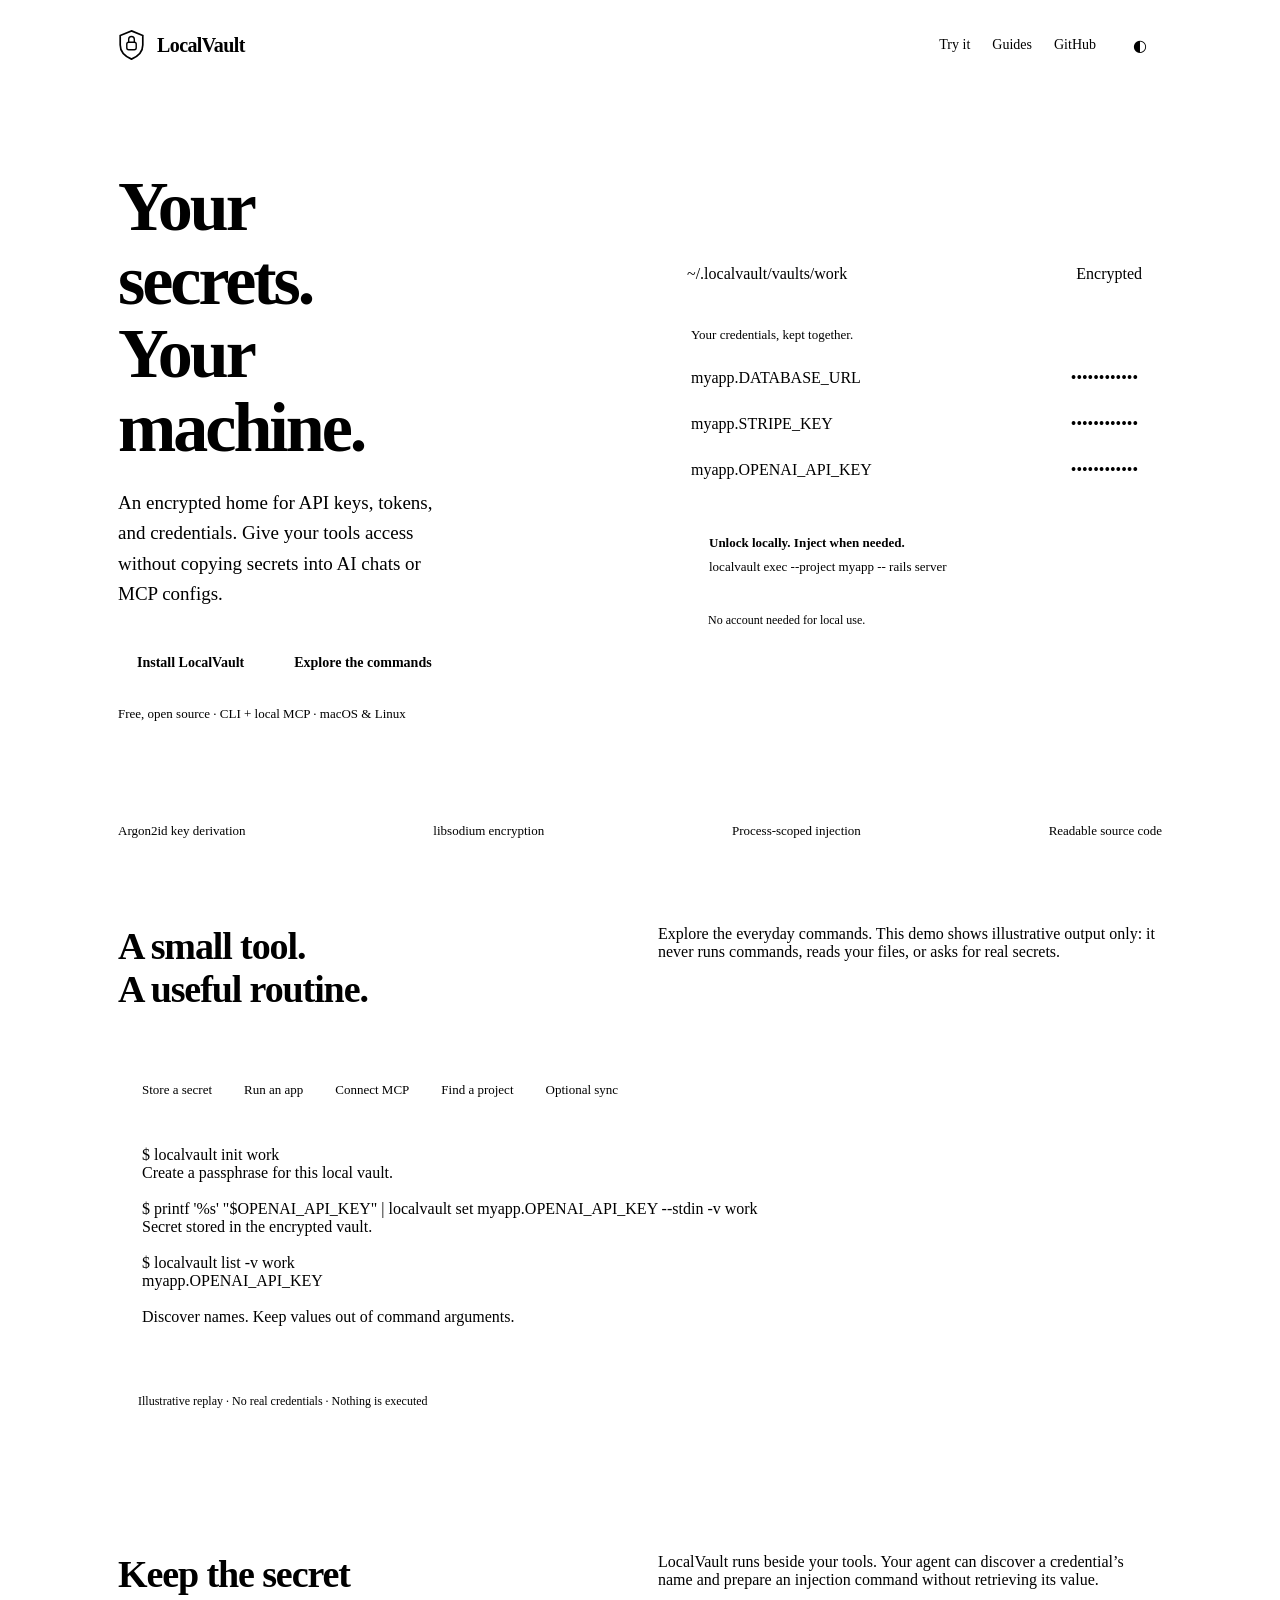
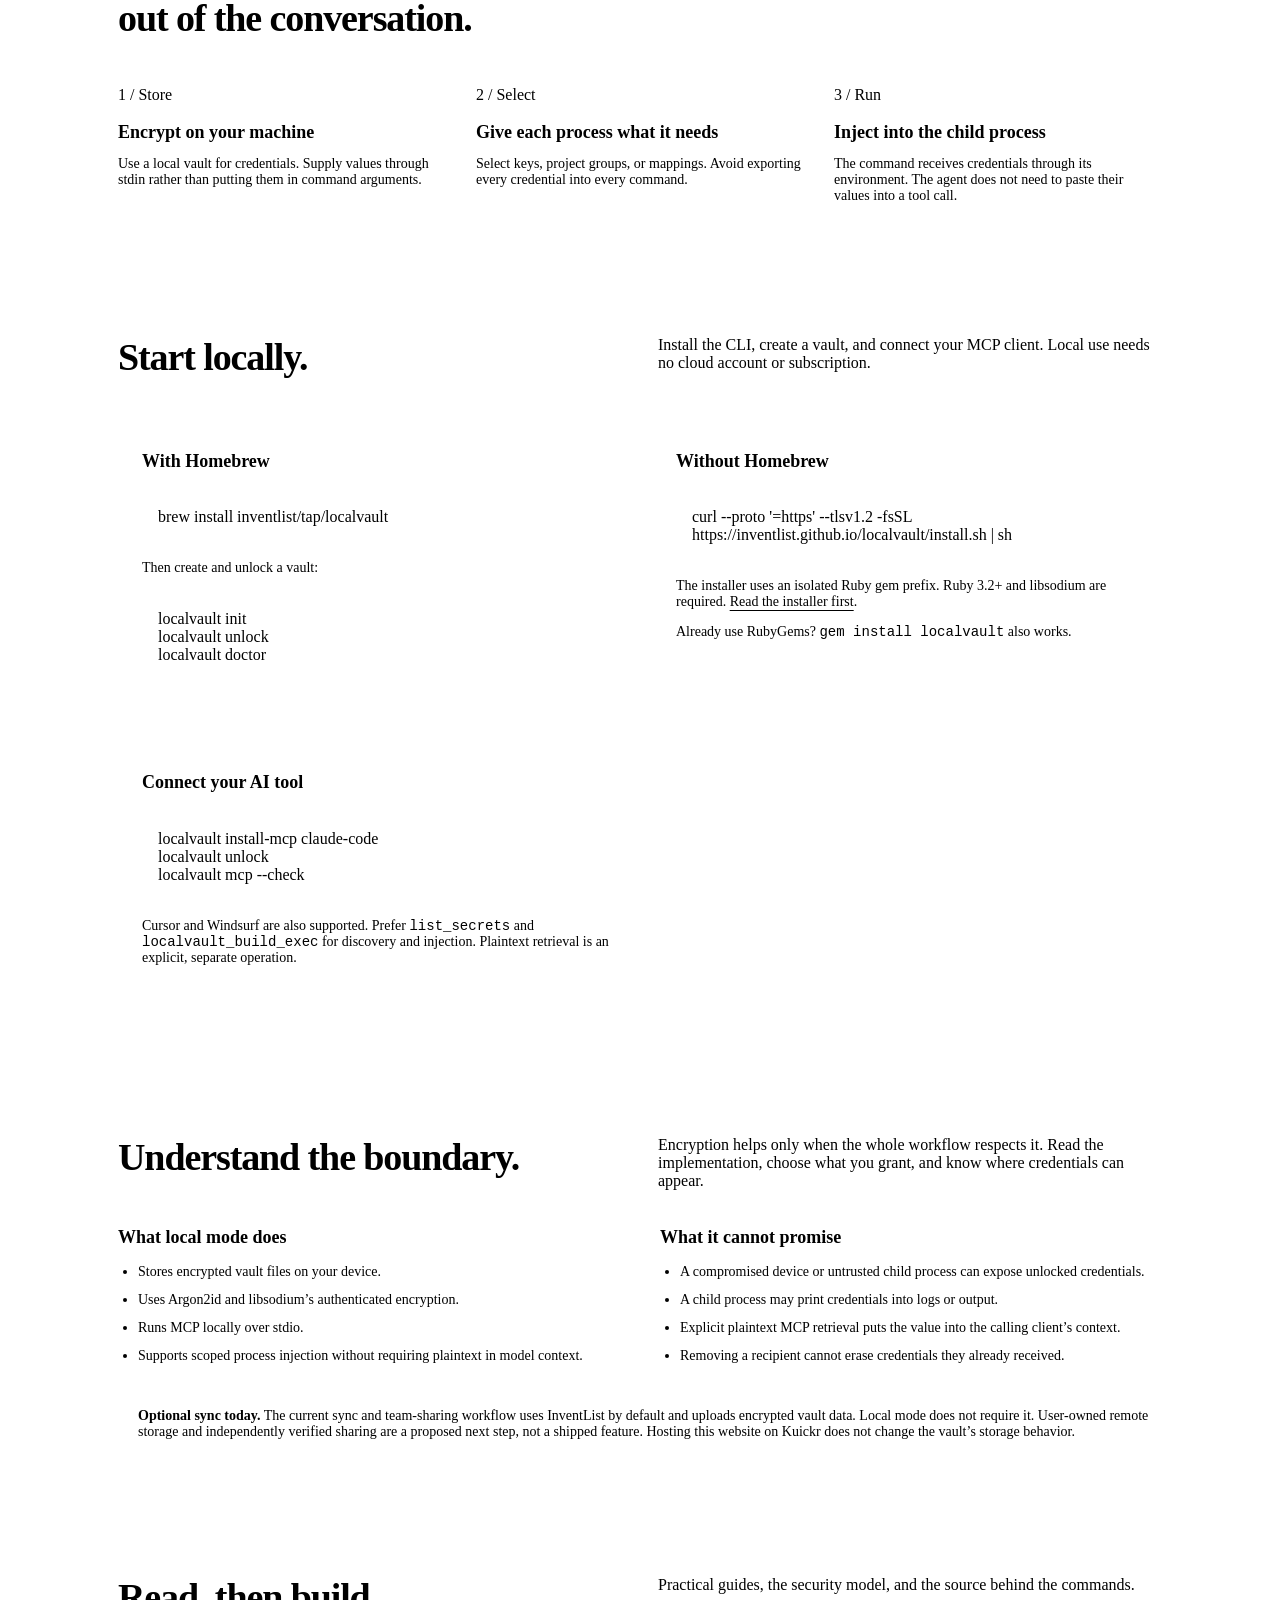
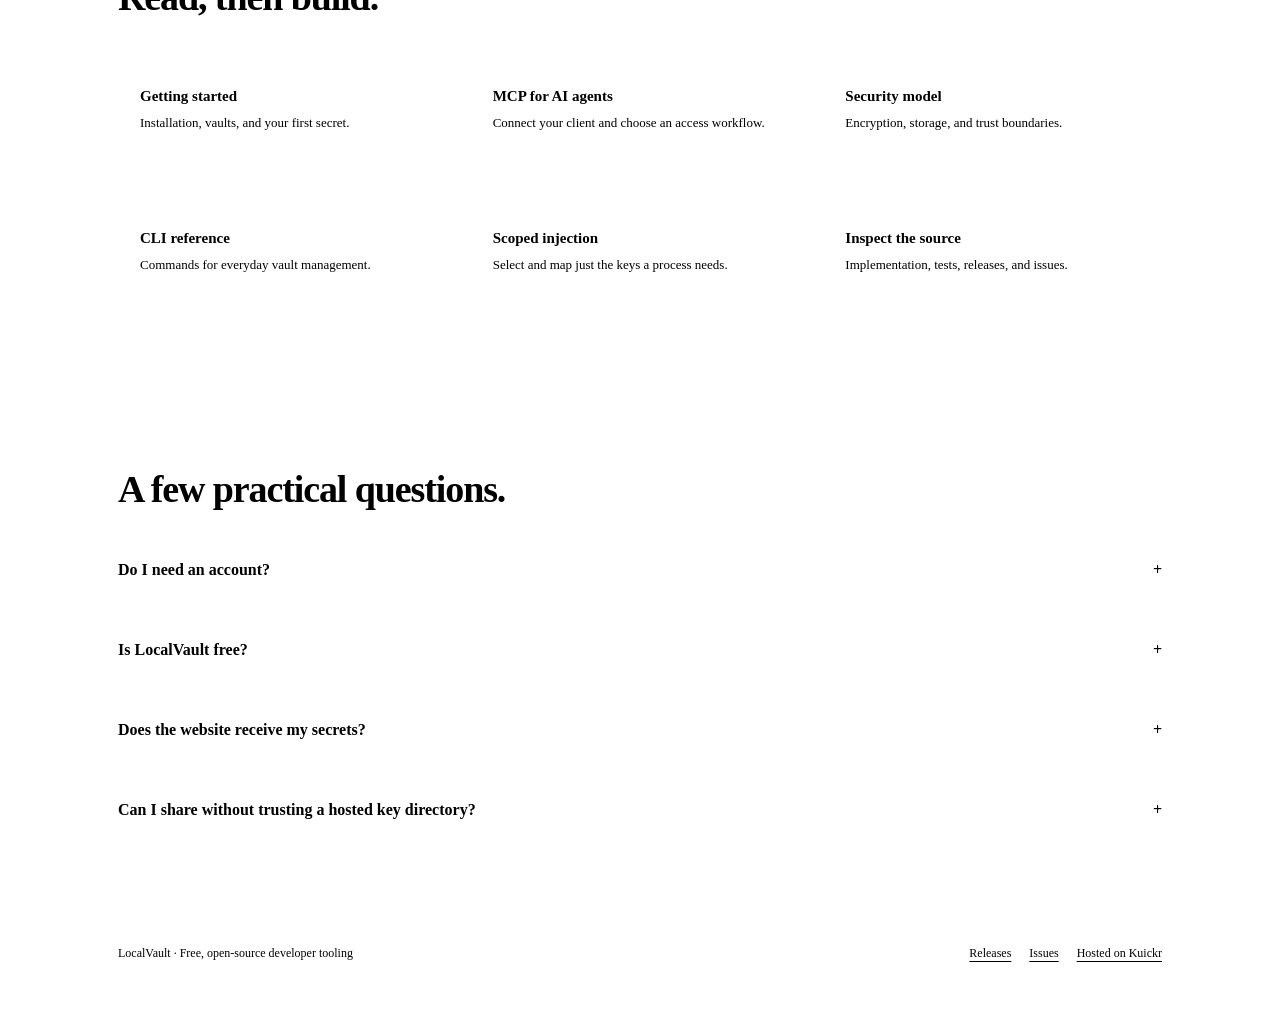
==== site/landing.html @ 9a9750bc "docs: move LocalVault website to Kuickr" ====
<!doctype html>
<html lang="en" class="np-tokens np-wash" data-theme="light" data-kuickr-bar="peek">
<head>
<meta charset="utf-8">
<meta name="viewport" content="width=device-width,initial-scale=1">
<title>LocalVault — your secrets stay local</title>
<meta name="description" content="A free, open-source local secrets vault with CLI and MCP. Encrypt API keys on your machine and inject credentials into the processes that need them.">
<link rel="canonical" href="https://localvault.kuickr.co/">
<meta property="og:title" content="LocalVault — your secrets stay local">
<meta property="og:description" content="Encrypted on your machine. Available to your tools. Free, open-source CLI and local MCP.">
<meta property="og:url" content="https://localvault.kuickr.co/">
<meta property="og:type" content="website">
<style>/* NODEPAD_TOKENS */</style>
<style>
*{box-sizing:border-box}html{scroll-behavior:smooth;scroll-padding-top:24px}body{margin:0;background:var(--np-wash);color:var(--np-ink-runtime);font:16px/1.65 var(--np-sans)}a{color:inherit;text-underline-offset:4px}button,input{font:inherit}button,a{-webkit-tap-highlight-color:transparent}button{cursor:pointer}a:focus-visible,button:focus-visible,input:focus-visible,summary:focus-visible{outline:3px solid var(--np-accent-text);outline-offset:4px}button:disabled{cursor:default}.wrap{width:min(1100px,100%);margin:auto;padding:0 28px}header{display:flex;align-items:center;justify-content:space-between;gap:20px;min-height:90px;border-bottom:1px solid var(--np-line)}.brand{display:flex;align-items:center;gap:12px;text-decoration:none;font-size:20px;font-weight:650;letter-spacing:-.6px}.brand svg{width:27px;height:32px}.nav{display:flex;align-items:center;gap:22px}.nav a{font-size:14px;text-decoration:none;min-height:44px;display:inline-flex;align-items:center}.theme{background:none;border:1px solid var(--np-line);border-radius:50%;width:44px;height:44px;color:inherit}.hero{padding:80px 0 68px;display:grid;grid-template-columns:1fr 1fr;gap:54px;align-items:center}.hero h1{font-size:clamp(42px,6vw,70px);line-height:1.05;letter-spacing:-3px;margin:0 0 24px;font-weight:580;max-width:9ch}.lede{font-size:19px;line-height:1.6;color:var(--np-text);max-width:36ch;margin:0}.actions{display:flex;flex-wrap:wrap;gap:12px;margin:30px 0 20px}.button{display:inline-flex;align-items:center;justify-content:center;min-height:46px;padding:10px 19px;border:1px solid var(--np-ink-runtime);border-radius:var(--rad-2);text-decoration:none;font-size:14px;font-weight:600;background:var(--np-ink-runtime);color:var(--np-bg)}.button.secondary{background:transparent;color:var(--np-ink-runtime);border-color:var(--np-line)}.quiet{font-size:13px;color:var(--np-text)}.vault{border:1px solid var(--np-rule-runtime);border-radius:var(--rad-4);background:var(--np-bg);overflow:hidden}.vault-head{display:flex;align-items:center;justify-content:space-between;border-bottom:1px solid var(--np-line);padding:16px 20px;font:12px var(--np-mono);color:var(--np-text)}.vault-body{padding:28px 24px}.vault-label{font-size:13px;color:var(--np-text);margin:0 0 12px}.secret-row{font:13px var(--np-mono);padding:14px 0;display:flex;justify-content:space-between;gap:12px;border-bottom:1px solid var(--np-line-soft)}.secret-row span:last-child{color:var(--np-text)}.pipeline{margin-top:24px;padding:18px;background:var(--np-paper-deep);border-radius:var(--rad-2);font-size:13px}.pipeline strong{display:block;font-weight:550}.pipeline code{display:block;font:12px/1.7 var(--np-mono);margin-top:8px;overflow-wrap:anywhere}.boundary{display:flex;align-items:center;gap:10px;margin-top:20px;font-size:12px;color:var(--np-text)}.dot{width:7px;height:7px;border-radius:50%;background:var(--np-amber);flex:none}.strip{display:flex;justify-content:space-between;flex-wrap:wrap;gap:12px;padding:20px 0;border-block:1px solid var(--np-line);font-size:13px;color:var(--np-text)}section{padding:66px 0;border-bottom:1px solid var(--np-line)}h2{font-size:clamp(28px,4vw,38px);line-height:1.15;letter-spacing:-1.1px;font-weight:550;margin:0 0 18px}h3{font-size:18px;line-height:1.4;margin:0 0 10px;font-weight:600}p{max-width:70ch}.section-top{display:grid;grid-template-columns:1fr 1fr;gap:36px;margin-bottom:28px}.section-top p{margin:0;color:var(--np-text)}.terminal{border:1px solid var(--np-rule-runtime);border-radius:var(--rad-3);overflow:hidden;background:var(--np-bg)}.terminal-toolbar{display:flex;gap:4px;flex-wrap:wrap;padding:10px;border-bottom:1px solid var(--np-line);background:var(--np-paper-deep)}.demo-tab{border:0;background:none;color:var(--np-text);border-radius:var(--rad-2);padding:10px 14px;min-height:44px;font-size:13px}.demo-tab[aria-pressed="true"]{background:var(--np-bg);color:var(--np-ink-runtime);box-shadow:0 1px 2px var(--np-line)}.terminal pre{padding:24px;margin:0;min-height:260px;font:13px/1.9 var(--np-mono);white-space:pre-wrap;overflow-wrap:anywhere}.terminal-foot{padding:12px 20px;border-top:1px solid var(--np-line);font-size:12px;color:var(--np-text)}.steps{display:grid;grid-template-columns:repeat(3,1fr);gap:30px}.steps p{color:var(--np-text);font-size:14px;margin:0}.step-number{font:12px var(--np-mono);display:block;color:var(--np-text);margin-bottom:16px}.install-grid{display:grid;grid-template-columns:1fr 1fr;gap:24px}.install-box{padding:24px;background:var(--np-bg);border:1px solid var(--np-line);border-radius:var(--rad-3);min-width:0}.install-box p{color:var(--np-text);font-size:14px}.code{display:block;padding:16px;margin:18px 0;background:var(--np-paper-deep);font:12px/1.9 var(--np-mono);white-space:pre-wrap;overflow-wrap:anywhere;border-radius:var(--rad-2)}.security-grid{display:grid;grid-template-columns:1fr 1fr;gap:40px}.security-grid ul{padding-left:20px;color:var(--np-text);font-size:14px}.security-grid li{margin:12px 0}.notice{border-left:3px solid var(--np-rule-runtime);padding:4px 0 4px 20px;margin-top:26px;color:var(--np-text);font-size:14px}.docs{display:grid;grid-template-columns:repeat(3,1fr);gap:14px}.doc{display:block;min-height:128px;padding:22px;border:1px solid var(--np-line);border-radius:var(--rad-3);text-decoration:none;background:var(--np-bg)}.doc strong{display:block;font-size:15px;margin-bottom:8px}.doc span{font-size:13px;color:var(--np-text)}details{border-top:1px solid var(--np-line);padding:18px 0}summary{cursor:pointer;font-weight:550;min-height:44px;display:flex;align-items:center;justify-content:space-between;gap:20px}summary::after{content:'+';font:20px var(--np-mono)}details[open] summary::after{content:'−'}details p{font-size:14px;color:var(--np-text);margin:10px 0 4px}footer{padding:30px 0 72px;display:flex;justify-content:space-between;flex-wrap:wrap;gap:16px;font-size:12px;color:var(--np-text)}footer a{margin-left:18px}.skip{position:absolute;left:-10000px}.skip:focus{left:20px;top:15px;padding:10px;background:var(--np-bg);z-index:10}
@media(max-width:860px){.hero{gap:28px;padding-top:52px}.hero h1{letter-spacing:-2px}.steps{gap:20px}.docs{grid-template-columns:1fr 1fr}}
@media(max-width:560px){.wrap{padding:0 20px}header{min-height:78px;gap:10px}.nav{gap:14px}.nav .optional{display:none}.hero{grid-template-columns:1fr;padding:44px 0;gap:34px}.hero h1{max-width:11ch}.lede{font-size:17px}.vault-body{padding:20px}.secret-row{font-size:11px}.strip{font-size:12px;justify-content:flex-start;gap:10px 22px}section{padding:44px 0}.section-top,.install-grid,.security-grid,.steps,.docs{grid-template-columns:1fr;gap:22px}.section-top{margin-bottom:24px}.terminal pre{padding:18px;font-size:11px;min-height:290px}.demo-tab{padding:9px 12px}.install-box{padding:20px}.doc{min-height:104px}.step-number{margin-bottom:8px}footer a{margin:0 18px 0 0}footer{padding-bottom:90px}}
@media(prefers-reduced-motion:reduce){html{scroll-behavior:auto}}
</style>
</head>
<body>
<a class="skip" href="#main">Skip to content</a>
<div class="wrap">
<header>
  <a class="brand" href="https://localvault.kuickr.co/" aria-label="LocalVault home"><svg viewBox="0 0 28 34" fill="none" aria-hidden="true"><path d="M14 2 26 7v10c0 7-5 12-12 15C7 29 2 24 2 17V7L14 2Z" stroke="currentColor" stroke-width="1.8"/><rect x="9" y="14" width="10" height="8" rx="2" stroke="currentColor" stroke-width="1.5"/><path d="M11 14v-3a3 3 0 0 1 6 0v3" stroke="currentColor" stroke-width="1.5"/></svg>LocalVault</a>
  <nav class="nav" aria-label="Main navigation"><a href="#demo">Try it</a><a class="optional" href="#guides">Guides</a><a href="https://github.com/inventlist/localvault" target="_blank" rel="noopener">GitHub</a><button class="theme" type="button" aria-label="Switch to dark theme" title="Switch theme">◐</button></nav>
</header>
<main id="main">
<div class="hero">
  <div><h1>Your secrets.<br>Your machine.</h1><p class="lede">An encrypted home for API keys, tokens, and credentials. Give your tools access without copying secrets into AI chats or MCP configs.</p><div class="actions"><a class="button" href="#install">Install LocalVault</a><a class="button secondary" href="#demo">Explore the commands</a></div><p class="quiet">Free, open source · CLI + local MCP · macOS &amp; Linux</p></div>
  <div class="vault" aria-label="Illustration of a local encrypted vault">
    <div class="vault-head"><span>~/.localvault/vaults/work</span><span>Encrypted</span></div>
    <div class="vault-body"><p class="vault-label">Your credentials, kept together.</p><div class="secret-row"><span>myapp.DATABASE_URL</span><span>••••••••••••</span></div><div class="secret-row"><span>myapp.STRIPE_KEY</span><span>••••••••••••</span></div><div class="secret-row"><span>myapp.OPENAI_API_KEY</span><span>••••••••••••</span></div><div class="pipeline"><strong>Unlock locally. Inject when needed.</strong><code>localvault exec --project myapp -- rails server</code></div><div class="boundary"><span class="dot"></span>No account needed for local use.</div></div>
  </div>
</div>
<div class="strip"><span>Argon2id key derivation</span><span>libsodium encryption</span><span>Process-scoped injection</span><span>Readable source code</span></div>
<section id="demo">
  <div class="section-top"><h2>A small tool.<br>A useful routine.</h2><p>Explore the everyday commands. This demo shows illustrative output only: it never runs commands, reads your files, or asks for real secrets.</p></div>
  <div class="terminal"><div class="terminal-toolbar" role="group" aria-label="Command examples"><button class="demo-tab" data-demo="store" aria-pressed="true">Store a secret</button><button class="demo-tab" data-demo="run" aria-pressed="false">Run an app</button><button class="demo-tab" data-demo="mcp" aria-pressed="false">Connect MCP</button><button class="demo-tab" data-demo="groups" aria-pressed="false">Find a project</button><button class="demo-tab" data-demo="sync" aria-pressed="false">Optional sync</button></div><pre id="demo-output" tabindex="0" aria-label="Illustrative terminal output">$ localvault init work
Create a passphrase for this local vault.

$ printf '%s' "$OPENAI_API_KEY" | localvault set myapp.OPENAI_API_KEY --stdin -v work
Secret stored in the encrypted vault.

$ localvault list -v work
myapp.OPENAI_API_KEY

Discover names. Keep values out of command arguments.</pre><div class="terminal-foot">Illustrative replay · No real credentials · Nothing is executed</div></div>
</section>
<section>
  <div class="section-top"><h2>Keep the secret<br>out of the conversation.</h2><p>LocalVault runs beside your tools. Your agent can discover a credential’s name and prepare an injection command without retrieving its value.</p></div>
  <div class="steps"><div><span class="step-number">1 / Store</span><h3>Encrypt on your machine</h3><p>Use a local vault for credentials. Supply values through stdin rather than putting them in command arguments.</p></div><div><span class="step-number">2 / Select</span><h3>Give each process what it needs</h3><p>Select keys, project groups, or mappings. Avoid exporting every credential into every command.</p></div><div><span class="step-number">3 / Run</span><h3>Inject into the child process</h3><p>The command receives credentials through its environment. The agent does not need to paste their values into a tool call.</p></div></div>
</section>
<section id="install">
  <div class="section-top"><h2>Start locally.</h2><p>Install the CLI, create a vault, and connect your MCP client. Local use needs no cloud account or subscription.</p></div>
  <div class="install-grid"><div class="install-box"><h3>With Homebrew</h3><code class="code">brew install inventlist/tap/localvault</code><p>Then create and unlock a vault:</p><code class="code">localvault init
localvault unlock
localvault doctor</code></div><div class="install-box"><h3>Without Homebrew</h3><code class="code">curl --proto '=https' --tlsv1.2 -fsSL https://inventlist.github.io/localvault/install.sh | sh</code><p>The installer uses an isolated Ruby gem prefix. Ruby 3.2+ and libsodium are required. <a href="https://github.com/inventlist/localvault/blob/main/install.sh" target="_blank" rel="noopener">Read the installer first</a>.</p><p>Already use RubyGems? <code>gem install localvault</code> also works.</p></div></div>
  <div class="install-box" style="margin-top:24px"><h3>Connect your AI tool</h3><code class="code">localvault install-mcp claude-code
localvault unlock
localvault mcp --check</code><p>Cursor and Windsurf are also supported. Prefer <code>list_secrets</code> and <code>localvault_build_exec</code> for discovery and injection. Plaintext retrieval is an explicit, separate operation.</p></div>
</section>
<section id="security">
  <div class="section-top"><h2>Understand the boundary.</h2><p>Encryption helps only when the whole workflow respects it. Read the implementation, choose what you grant, and know where credentials can appear.</p></div>
  <div class="security-grid"><div><h3>What local mode does</h3><ul><li>Stores encrypted vault files on your device.</li><li>Uses Argon2id and libsodium’s authenticated encryption.</li><li>Runs MCP locally over stdio.</li><li>Supports scoped process injection without requiring plaintext in model context.</li></ul></div><div><h3>What it cannot promise</h3><ul><li>A compromised device or untrusted child process can expose unlocked credentials.</li><li>A child process may print credentials into logs or output.</li><li>Explicit plaintext MCP retrieval puts the value into the calling client’s context.</li><li>Removing a recipient cannot erase credentials they already received.</li></ul></div></div>
  <div class="notice"><strong>Optional sync today.</strong> The current sync and team-sharing workflow uses InventList by default and uploads encrypted vault data. Local mode does not require it. User-owned remote storage and independently verified sharing are a proposed next step, not a shipped feature. Hosting this website on Kuickr does not change the vault’s storage behavior.</div>
</section>
<section id="guides"><div class="section-top"><h2>Read, then build.</h2><p>Practical guides, the security model, and the source behind the commands.</p></div><div class="docs"><a class="doc" href="https://kuickr.co/spaces/localvault/series/01-getting-started.md" target="_blank" rel="noopener"><strong>Getting started</strong><span>Installation, vaults, and your first secret.</span></a><a class="doc" href="https://kuickr.co/spaces/localvault/series/03-mcp-for-ai-agents.md" target="_blank" rel="noopener"><strong>MCP for AI agents</strong><span>Connect your client and choose an access workflow.</span></a><a class="doc" href="https://kuickr.co/spaces/localvault/series/07-security-model.md" target="_blank" rel="noopener"><strong>Security model</strong><span>Encryption, storage, and trust boundaries.</span></a><a class="doc" href="https://kuickr.co/spaces/localvault/series/08-cli-reference.md" target="_blank" rel="noopener"><strong>CLI reference</strong><span>Commands for everyday vault management.</span></a><a class="doc" href="https://kuickr.co/spaces/localvault/series/15-scoped-env-injection.md" target="_blank" rel="noopener"><strong>Scoped injection</strong><span>Select and map just the keys a process needs.</span></a><a class="doc" href="https://github.com/inventlist/localvault" target="_blank" rel="noopener"><strong>Inspect the source</strong><span>Implementation, tests, releases, and issues.</span></a></div></section>
<section><h2>A few practical questions.</h2><details><summary>Do I need an account?</summary><p>No account is required to store and use secrets locally or run the local MCP server. The existing optional InventList sync workflow requires an account.</p></details><details><summary>Is LocalVault free?</summary><p>The CLI and local MCP are free and open source. A paid team service is a future possibility; it is not required for local use.</p></details><details><summary>Does the website receive my secrets?</summary><p>This site is documentation and a non-executing demo. It has no connection to your local vault and provides no secret-entry form. The optional sync service is separate and stores encrypted vault data today.</p></details><details><summary>Can I share without trusting a hosted key directory?</summary><p>The proposed design is to verify a recipient’s key through a separate trusted channel, encrypt locally, and exchange the encrypted files through storage you control. That workflow still needs implementation and review; the currently shipped team workflow uses InventList.</p></details></section>
</main>
<footer><span>LocalVault · Free, open-source developer tooling</span><div><a href="https://github.com/inventlist/localvault/releases" target="_blank" rel="noopener">Releases</a><a href="https://github.com/inventlist/localvault/issues" target="_blank" rel="noopener">Issues</a><a href="https://kuickr.co" target="_blank" rel="noopener">Hosted on Kuickr</a></div></footer>
</div>
<script>
const examples = {
  store: document.getElementById('demo-output').textContent,
  run: `$ localvault exec --project myapp -v work -- rails server
The child process receives the myapp credentials.
The project prefix is removed from environment names.

$ localvault exec --only myapp.STRIPE_KEY --map myapp.STRIPE_KEY=STRIPE_SECRET_KEY -v work -- ruby billing.rb
Only the selected credential is injected.

The program can use the key without pasting it into an AI chat.`,
  mcp: `$ localvault install-mcp claude-code
Configure LocalVault as a user-scoped MCP server.

$ localvault unlock
Unlock the local vault for your session.

$ localvault mcp --check
Check readiness without starting a blocking server.

Agent workflow: list_secrets → localvault_build_exec
Then run the prepared command with scoped injection.`,
  groups: `$ localvault groups -v work
myapp
analytics

$ localvault show --group myapp -v work
myapp.DATABASE_URL     ••••••••
myapp.STRIPE_KEY       ••••••••
myapp.OPENAI_API_KEY   ••••••••

Values stay masked. Dot-notation keeps projects together.`,
  sync: `$ localvault sync --dry-run
Preview pushes, pulls, and conflicts.

$ localvault sync diff production
Compare key names without printing values.

Optional sync currently uses InventList by default.
Encrypted vault data is uploaded when you choose to sync.
User-owned remote storage is proposed, not shipped.`
};
document.querySelectorAll('[data-demo]').forEach(button => button.addEventListener('click', () => {
  document.querySelectorAll('[data-demo]').forEach(tab => tab.setAttribute('aria-pressed', String(tab === button)));
  const output = document.getElementById('demo-output');
  output.textContent = examples[button.dataset.demo];
}));
document.querySelector('.theme').addEventListener('click', event => {
  const dark = document.documentElement.dataset.theme !== 'dark';
  document.documentElement.dataset.theme = dark ? 'dark' : 'light';
  event.currentTarget.setAttribute('aria-label', dark ? 'Switch to light theme' : 'Switch to dark theme');
});
</script>
</body>
</html>
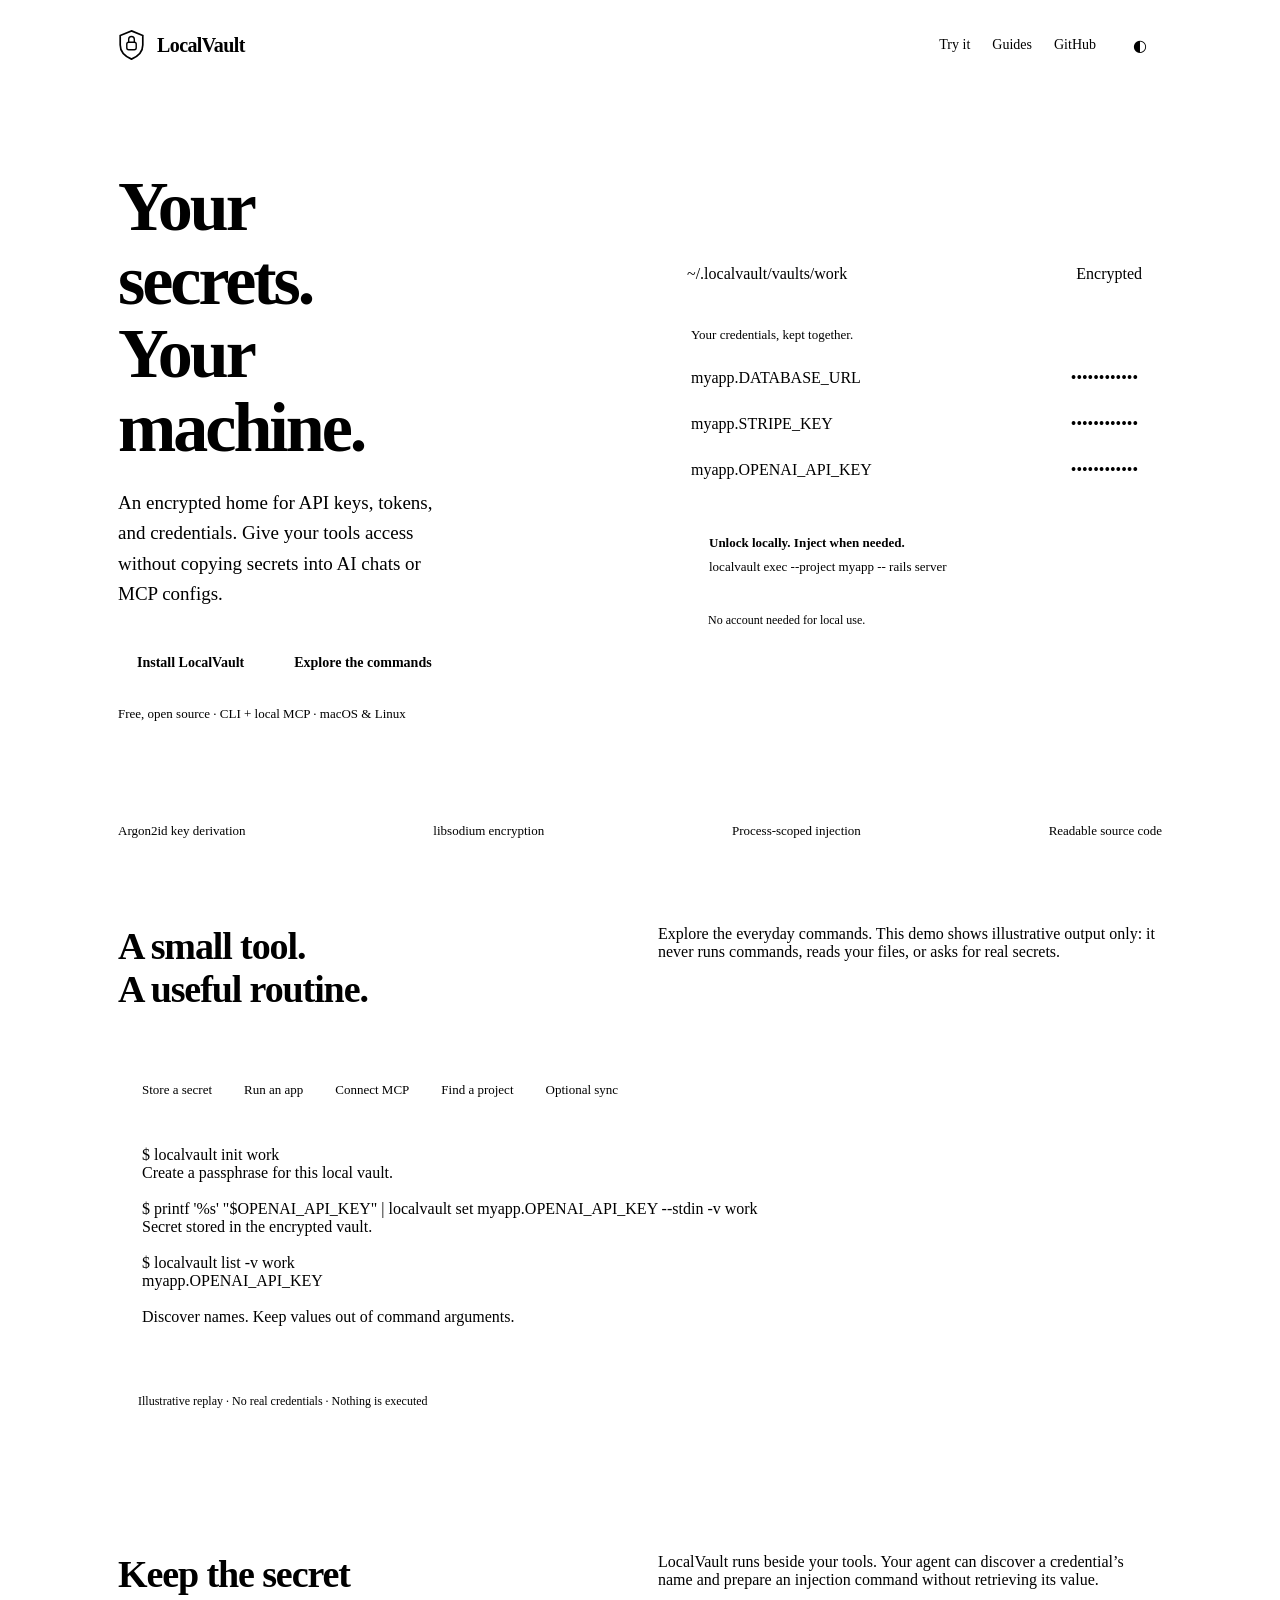
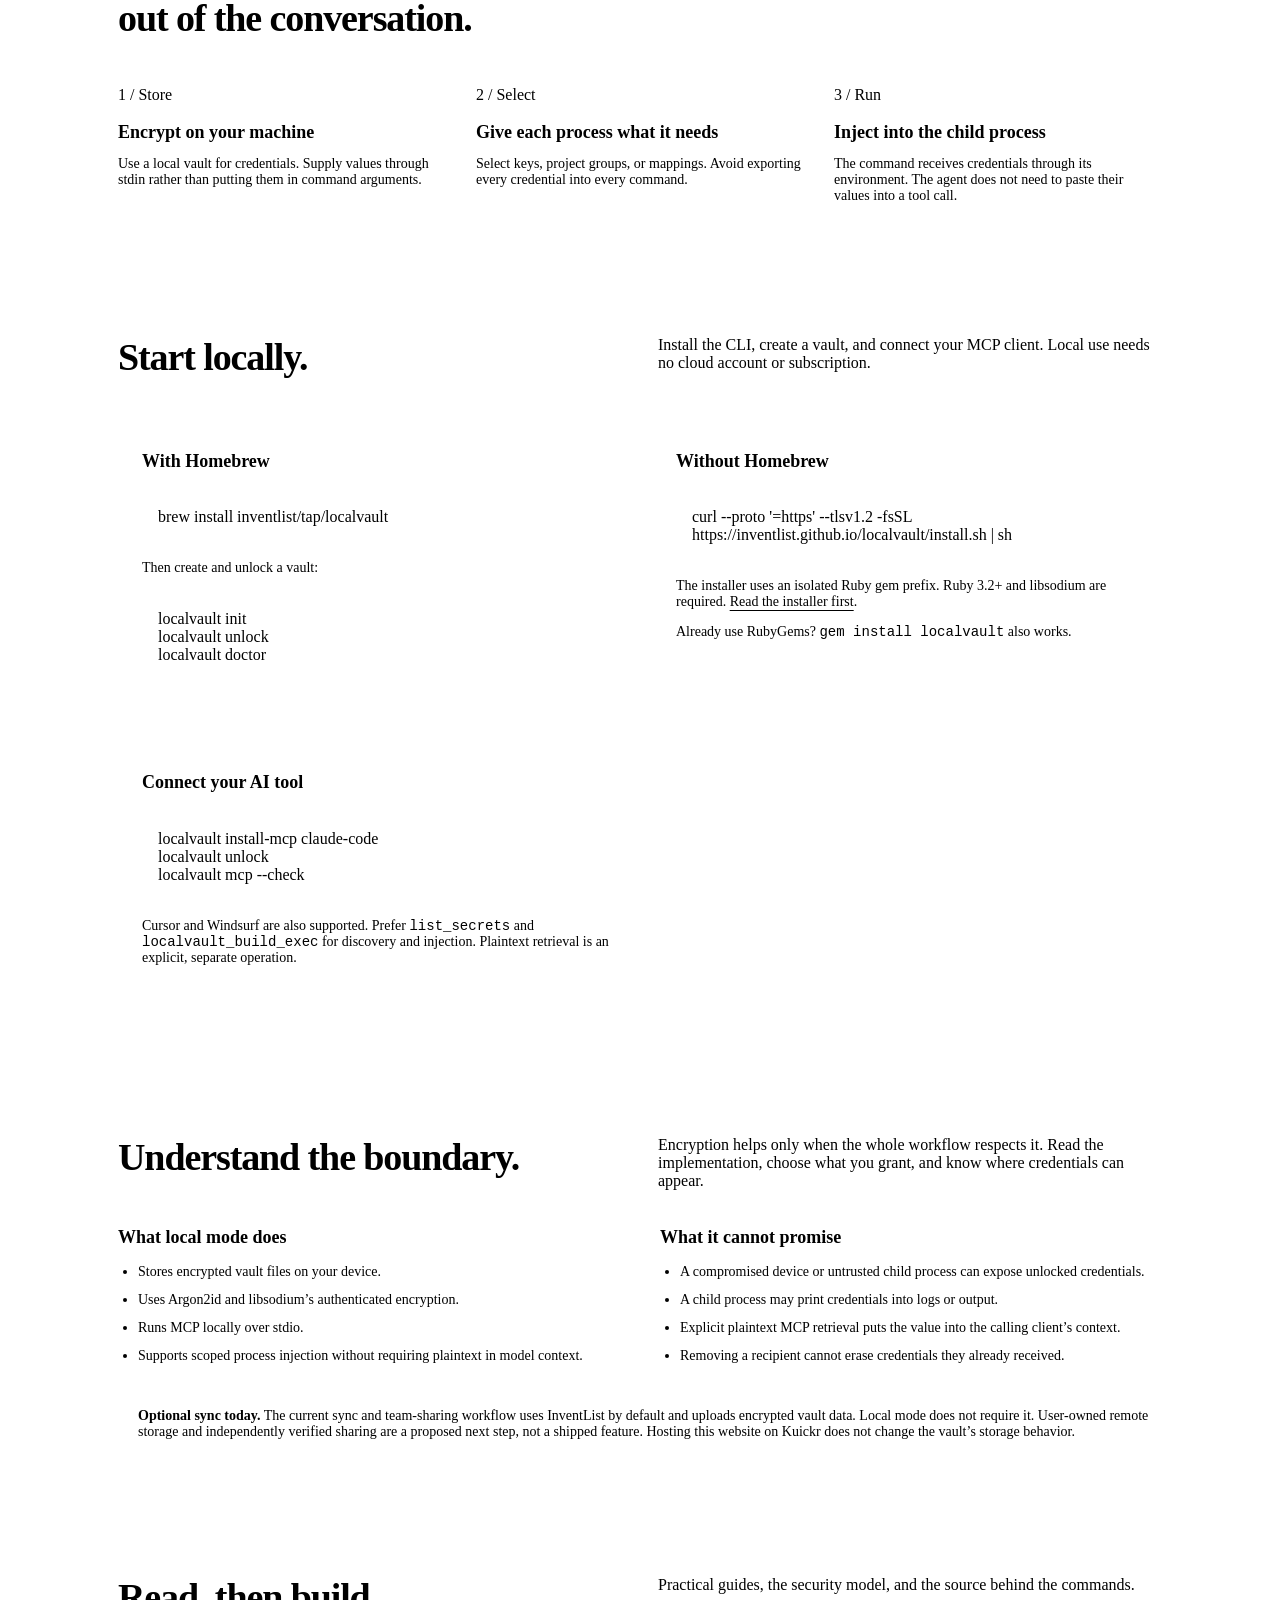
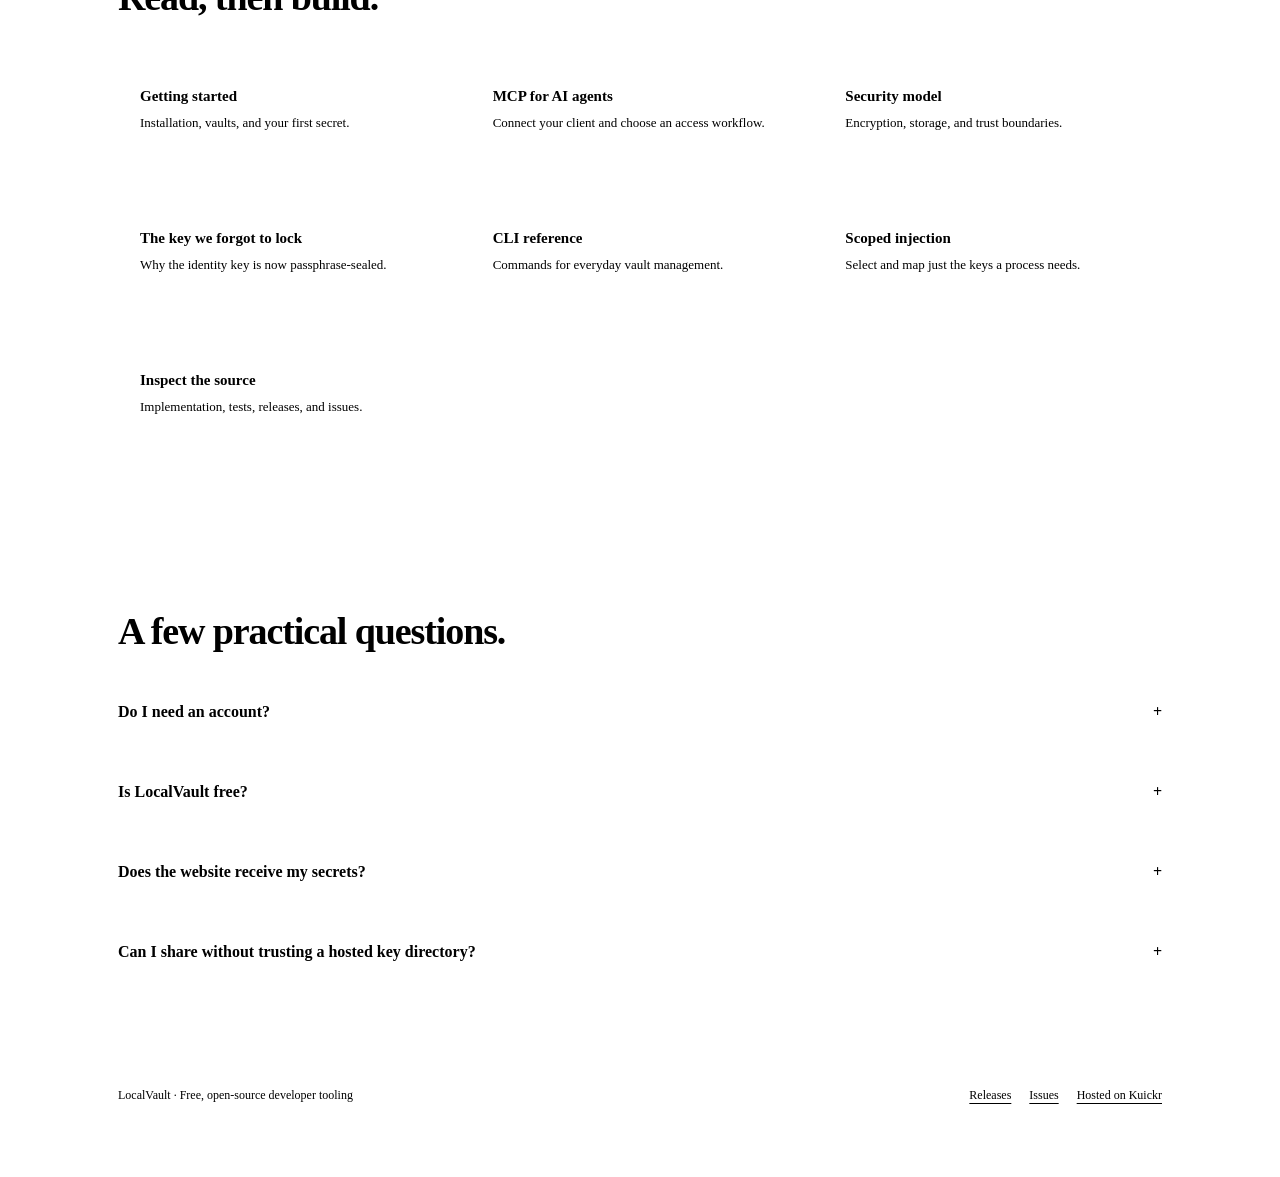
==== commit 4196e86c: "Correct identity key and session docs to match the code The security model claimed the identity key " ====
--- a/site/landing.html
+++ b/site/landing.html
@@ -65,7 +65,7 @@
   <div class="security-grid"><div><h3>What local mode does</h3><ul><li>Stores encrypted vault files on your device.</li><li>Uses Argon2id and libsodium’s authenticated encryption.</li><li>Runs MCP locally over stdio.</li><li>Supports scoped process injection without requiring plaintext in model context.</li></ul></div><div><h3>What it cannot promise</h3><ul><li>A compromised device or untrusted child process can expose unlocked credentials.</li><li>A child process may print credentials into logs or output.</li><li>Explicit plaintext MCP retrieval puts the value into the calling client’s context.</li><li>Removing a recipient cannot erase credentials they already received.</li></ul></div></div>
   <div class="notice"><strong>Optional sync today.</strong> The current sync and team-sharing workflow uses InventList by default and uploads encrypted vault data. Local mode does not require it. User-owned remote storage and independently verified sharing are a proposed next step, not a shipped feature. Hosting this website on Kuickr does not change the vault’s storage behavior.</div>
 </section>
-<section id="guides"><div class="section-top"><h2>Read, then build.</h2><p>Practical guides, the security model, and the source behind the commands.</p></div><div class="docs"><a class="doc" href="https://kuickr.co/spaces/localvault/series/01-getting-started.md" target="_blank" rel="noopener"><strong>Getting started</strong><span>Installation, vaults, and your first secret.</span></a><a class="doc" href="https://kuickr.co/spaces/localvault/series/03-mcp-for-ai-agents.md" target="_blank" rel="noopener"><strong>MCP for AI agents</strong><span>Connect your client and choose an access workflow.</span></a><a class="doc" href="https://kuickr.co/spaces/localvault/series/07-security-model.md" target="_blank" rel="noopener"><strong>Security model</strong><span>Encryption, storage, and trust boundaries.</span></a><a class="doc" href="https://kuickr.co/spaces/localvault/series/08-cli-reference.md" target="_blank" rel="noopener"><strong>CLI reference</strong><span>Commands for everyday vault management.</span></a><a class="doc" href="https://kuickr.co/spaces/localvault/series/15-scoped-env-injection.md" target="_blank" rel="noopener"><strong>Scoped injection</strong><span>Select and map just the keys a process needs.</span></a><a class="doc" href="https://github.com/inventlist/localvault" target="_blank" rel="noopener"><strong>Inspect the source</strong><span>Implementation, tests, releases, and issues.</span></a></div></section>
+<section id="guides"><div class="section-top"><h2>Read, then build.</h2><p>Practical guides, the security model, and the source behind the commands.</p></div><div class="docs"><a class="doc" href="https://kuickr.co/spaces/localvault/series/01-getting-started.md" target="_blank" rel="noopener"><strong>Getting started</strong><span>Installation, vaults, and your first secret.</span></a><a class="doc" href="https://kuickr.co/spaces/localvault/series/03-mcp-for-ai-agents.md" target="_blank" rel="noopener"><strong>MCP for AI agents</strong><span>Connect your client and choose an access workflow.</span></a><a class="doc" href="https://kuickr.co/spaces/localvault/series/07-security-model.md" target="_blank" rel="noopener"><strong>Security model</strong><span>Encryption, storage, and trust boundaries.</span></a><a class="doc" href="https://kuickr.co/spaces/localvault/series/18-the-key-we-forgot-to-lock.md" target="_blank" rel="noopener"><strong>The key we forgot to lock</strong><span>Why the identity key is now passphrase-sealed.</span></a><a class="doc" href="https://kuickr.co/spaces/localvault/series/08-cli-reference.md" target="_blank" rel="noopener"><strong>CLI reference</strong><span>Commands for everyday vault management.</span></a><a class="doc" href="https://kuickr.co/spaces/localvault/series/15-scoped-env-injection.md" target="_blank" rel="noopener"><strong>Scoped injection</strong><span>Select and map just the keys a process needs.</span></a><a class="doc" href="https://github.com/inventlist/localvault" target="_blank" rel="noopener"><strong>Inspect the source</strong><span>Implementation, tests, releases, and issues.</span></a></div></section>
 <section><h2>A few practical questions.</h2><details><summary>Do I need an account?</summary><p>No account is required to store and use secrets locally or run the local MCP server. The existing optional InventList sync workflow requires an account.</p></details><details><summary>Is LocalVault free?</summary><p>The CLI and local MCP are free and open source. A paid team service is a future possibility; it is not required for local use.</p></details><details><summary>Does the website receive my secrets?</summary><p>This site is documentation and a non-executing demo. It has no connection to your local vault and provides no secret-entry form. The optional sync service is separate and stores encrypted vault data today.</p></details><details><summary>Can I share without trusting a hosted key directory?</summary><p>The proposed design is to verify a recipient’s key through a separate trusted channel, encrypt locally, and exchange the encrypted files through storage you control. That workflow still needs implementation and review; the currently shipped team workflow uses InventList.</p></details></section>
 </main>
 <footer><span>LocalVault · Free, open-source developer tooling</span><div><a href="https://github.com/inventlist/localvault/releases" target="_blank" rel="noopener">Releases</a><a href="https://github.com/inventlist/localvault/issues" target="_blank" rel="noopener">Issues</a><a href="https://kuickr.co" target="_blank" rel="noopener">Hosted on Kuickr</a></div></footer>
